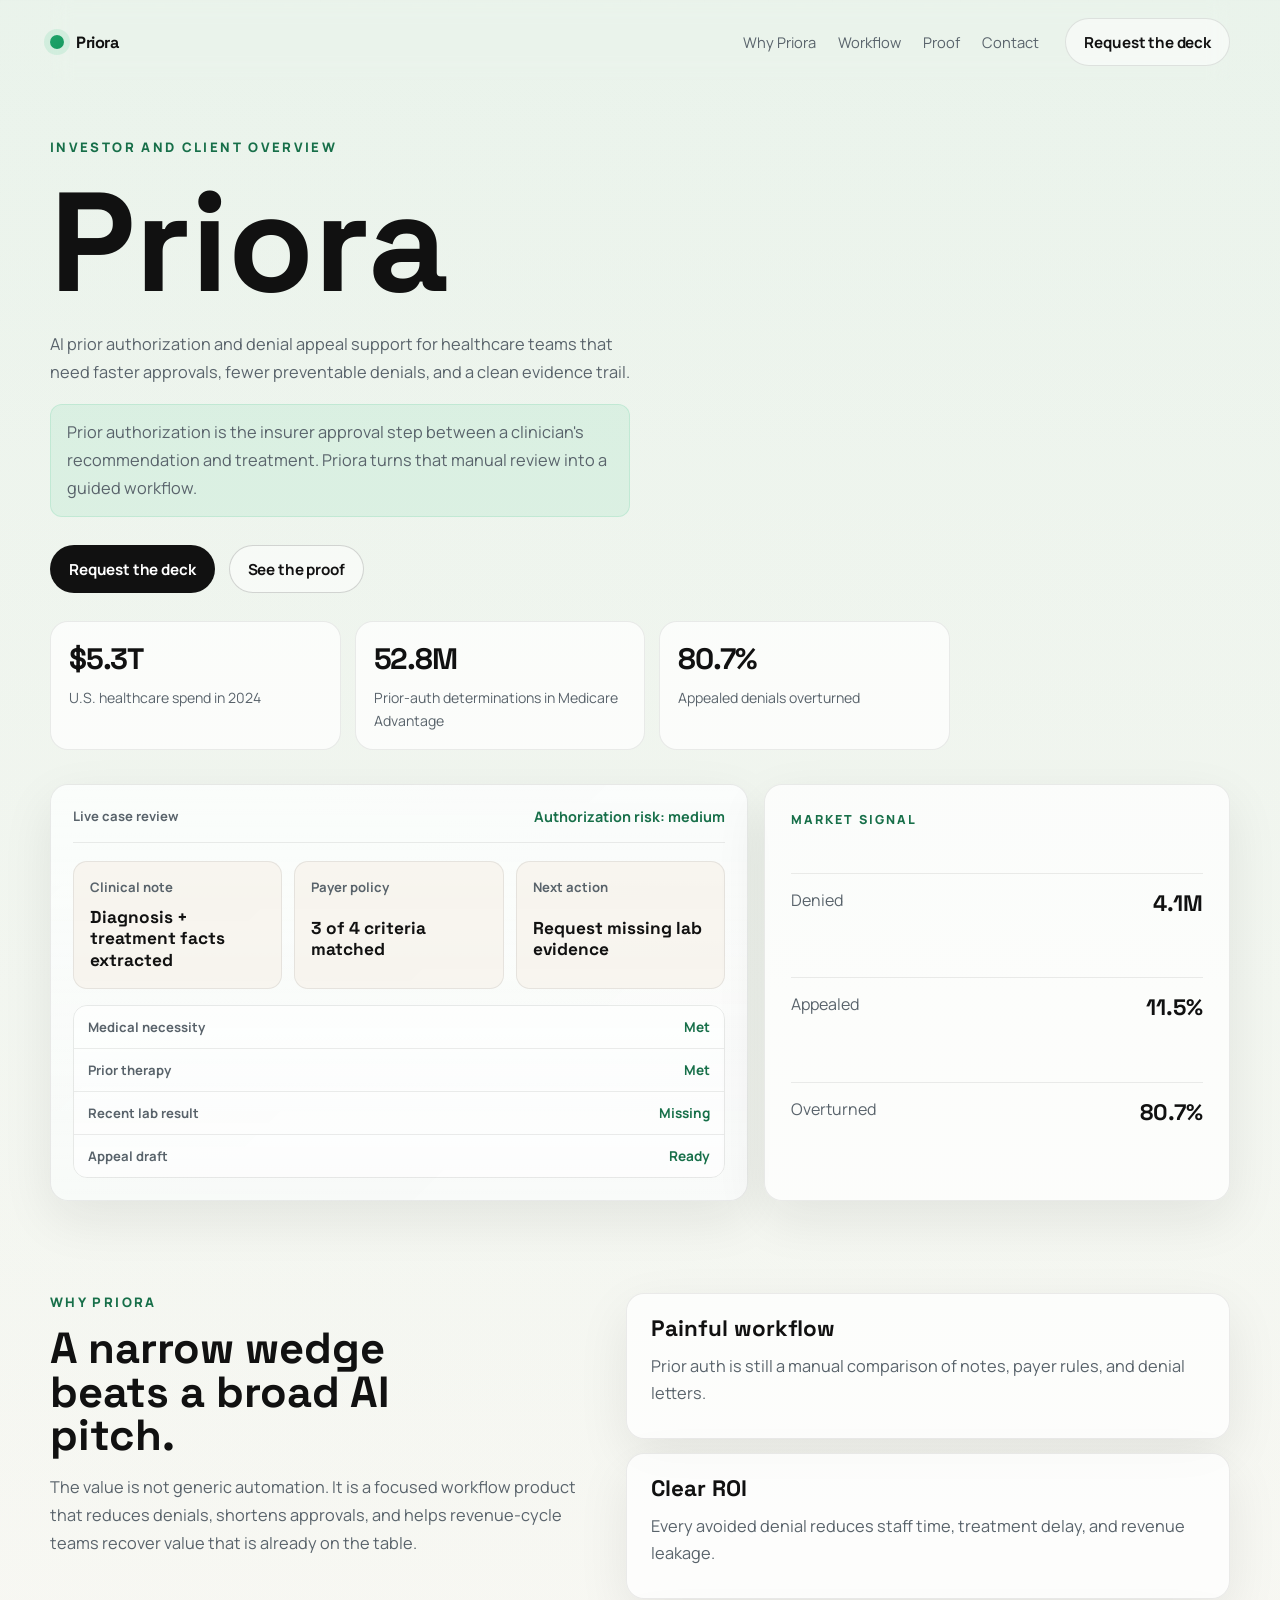
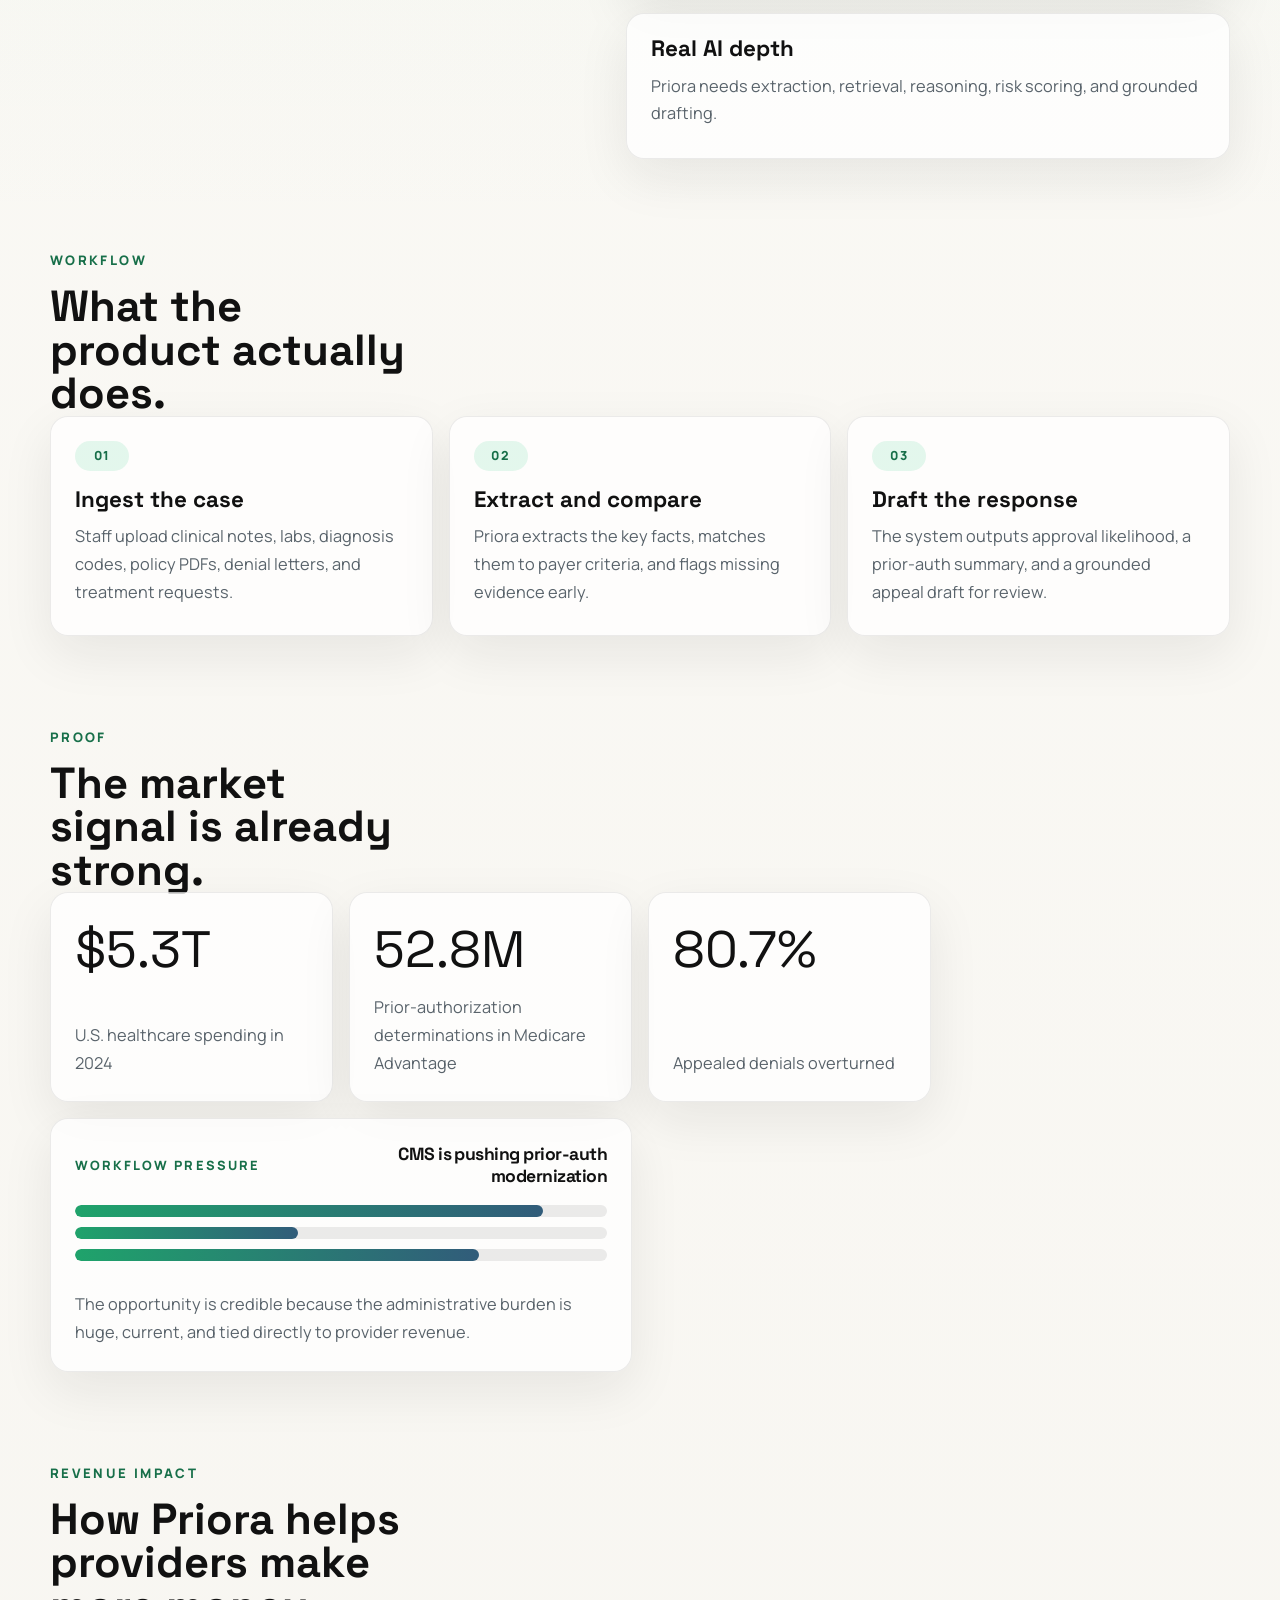
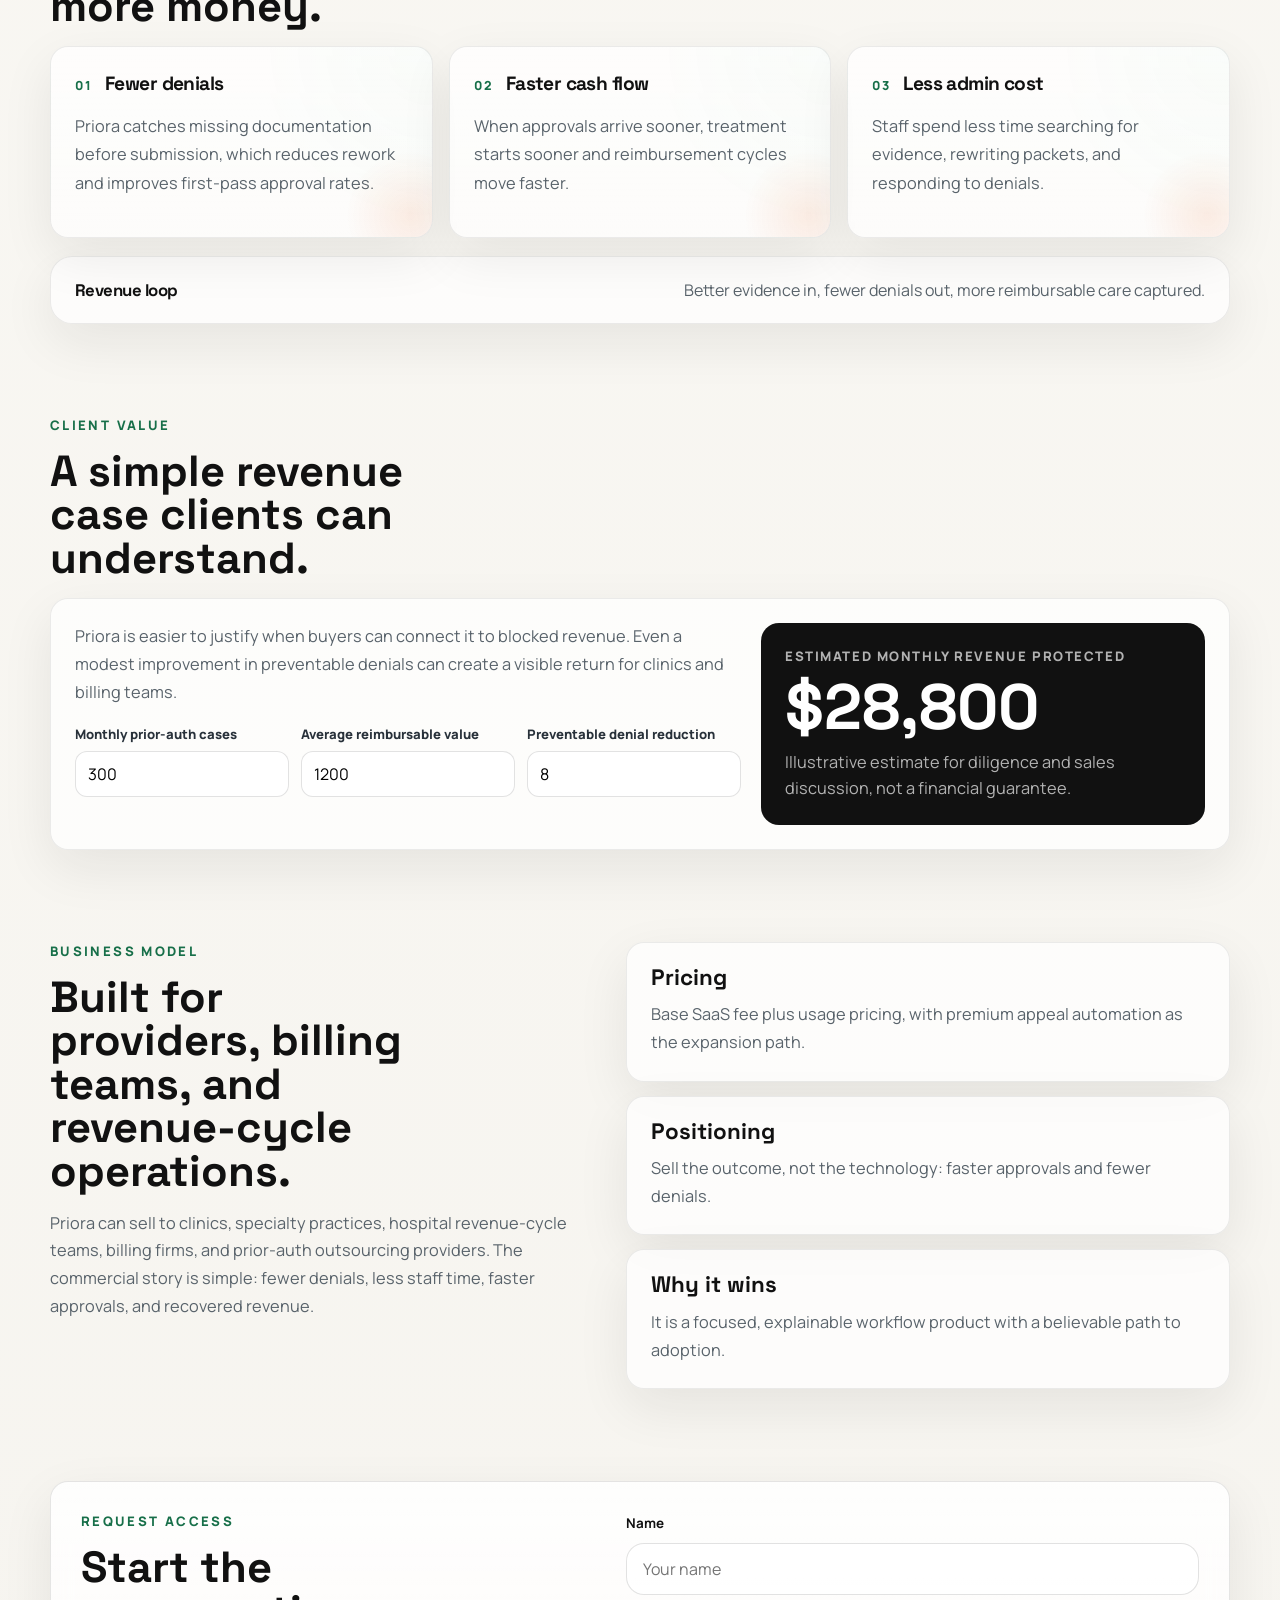
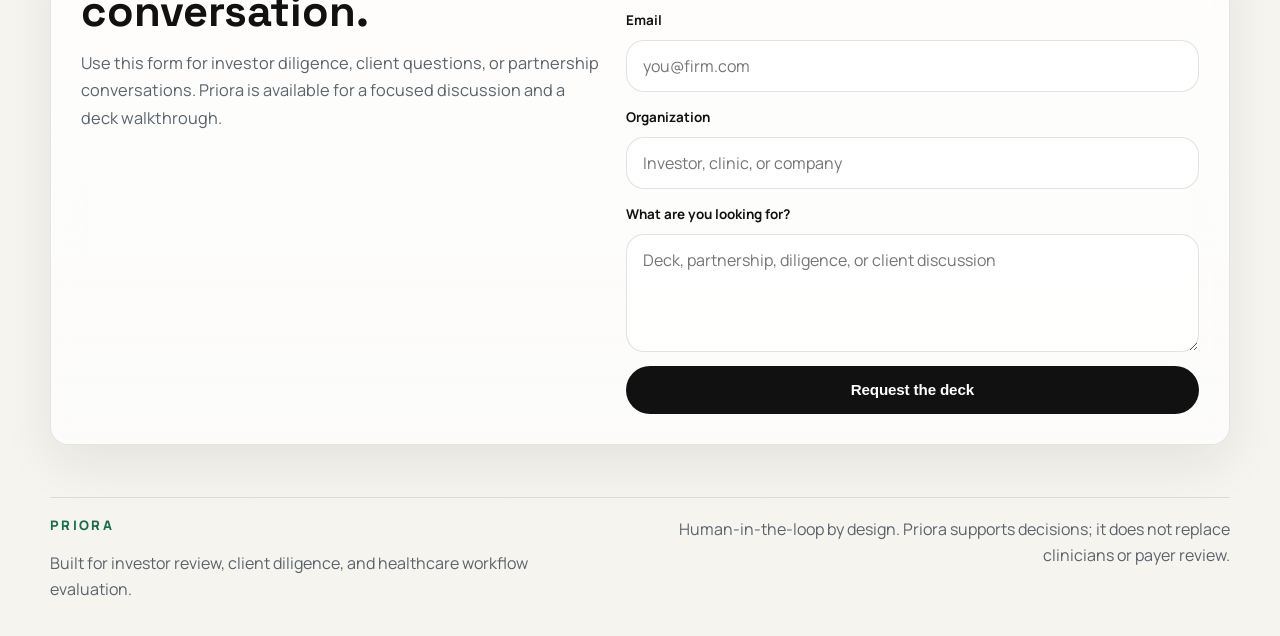
==== index.html @ 767b36da "Initial commit" ====
<!doctype html>
<html lang="en">
  <head>
    <meta charset="UTF-8" />
    <meta name="viewport" content="width=device-width, initial-scale=1.0" />
    <meta
      name="description"
      content="Priora is an AI prior authorization and denial appeal copilot built for healthcare providers, investors, and industry experts."
    />
    <meta name="theme-color" content="#f7f4ee" />
    <title>Priora | AI Prior Authorization Copilot</title>
    <link rel="preconnect" href="https://fonts.googleapis.com" />
    <link rel="preconnect" href="https://fonts.gstatic.com" crossorigin />
    <link
      href="https://fonts.googleapis.com/css2?family=Manrope:wght@400;500;600;700;800&family=Space+Grotesk:wght@500;600;700&display=swap"
      rel="stylesheet"
    />
    <link rel="stylesheet" href="./styles.css" />
    <script defer src="./main.js"></script>
  </head>
  <body>
    <div class="page-shell">
      <div class="bg-grid"></div>

      <header class="topbar">
        <a class="brand" href="#top" aria-label="Priora home">
          <span class="brand-mark"></span>
          <span>Priora</span>
        </a>
        <nav class="topnav" aria-label="Primary">
          <a href="#why">Why Priora</a>
          <a href="#workflow">Workflow</a>
          <a href="#proof">Proof</a>
          <a href="#contact">Contact</a>
        </nav>
        <a class="button button-ghost" href="#contact">Request the deck</a>
      </header>

      <main id="top">
        <section class="hero section" data-reveal>
          <div class="hero-copy">
            <div class="eyebrow">Investor and client overview</div>
            <h1>Priora</h1>
            <p class="lede">
              AI prior authorization and denial appeal support for healthcare teams that need faster
              approvals, fewer preventable denials, and a clean evidence trail.
            </p>
            <p class="hero-note">
              Prior authorization is the insurer approval step between a clinician's recommendation
              and treatment. Priora turns that manual review into a guided workflow.
            </p>
            <div class="hero-actions">
              <a class="button button-solid" href="#contact">Request the deck</a>
              <a class="button button-line" href="#proof">See the proof</a>
            </div>
            <div class="hero-metrics">
              <div class="metric-chip">
                <strong data-final="$5.3T">$5.3T</strong>
                <span>U.S. healthcare spend in 2024</span>
              </div>
              <div class="metric-chip">
                <strong data-final="52.8M">52.8M</strong>
                <span>Prior-auth determinations in Medicare Advantage</span>
              </div>
              <div class="metric-chip">
                <strong data-final="80.7%">80.7%</strong>
                <span>Appealed denials overturned</span>
              </div>
            </div>
          </div>

          <aside class="hero-panel" aria-label="Priora overview panel">
            <div class="case-board">
              <div class="board-top">
                <span>Live case review</span>
                <strong>Authorization risk: medium</strong>
              </div>
              <div class="case-flow">
                <div>
                  <span>Clinical note</span>
                  <strong>Diagnosis + treatment facts extracted</strong>
                </div>
                <div>
                  <span>Payer policy</span>
                  <strong>3 of 4 criteria matched</strong>
                </div>
                <div>
                  <span>Next action</span>
                  <strong>Request missing lab evidence</strong>
                </div>
              </div>
              <div class="evidence-table" aria-label="Evidence checklist">
                <div><span>Medical necessity</span><strong>Met</strong></div>
                <div><span>Prior therapy</span><strong>Met</strong></div>
                <div><span>Recent lab result</span><strong>Missing</strong></div>
                <div><span>Appeal draft</span><strong>Ready</strong></div>
              </div>
            </div>
            <div class="panel-card panel-card-secondary">
              <div class="panel-label">Market signal</div>
              <div class="signal-row">
                <span>Denied</span>
                <strong>4.1M</strong>
              </div>
              <div class="signal-row">
                <span>Appealed</span>
                <strong>11.5%</strong>
              </div>
              <div class="signal-row">
                <span>Overturned</span>
                <strong>80.7%</strong>
              </div>
            </div>
          </aside>
        </section>

        <section class="section intro section-split" id="why" data-reveal>
          <div>
            <div class="eyebrow">Why Priora</div>
            <h2>A narrow wedge beats a broad AI pitch.</h2>
            <p>
              The value is not generic automation. It is a focused workflow product that reduces denials,
              shortens approvals, and helps revenue-cycle teams recover value that is already on the table.
            </p>
          </div>
          <div class="card-stack">
            <article class="info-card">
              <h3>Painful workflow</h3>
              <p>Prior auth is still a manual comparison of notes, payer rules, and denial letters.</p>
            </article>
            <article class="info-card">
              <h3>Clear ROI</h3>
              <p>Every avoided denial reduces staff time, treatment delay, and revenue leakage.</p>
            </article>
            <article class="info-card">
              <h3>Real AI depth</h3>
              <p>Priora needs extraction, retrieval, reasoning, risk scoring, and grounded drafting.</p>
            </article>
          </div>
        </section>

        <section class="section" id="workflow" data-reveal>
          <div class="section-heading">
            <div class="eyebrow">Workflow</div>
            <h2>What the product actually does.</h2>
          </div>
          <div class="steps">
            <article class="step-card">
              <span class="step-index">01</span>
              <h3>Ingest the case</h3>
              <p>Staff upload clinical notes, labs, diagnosis codes, policy PDFs, denial letters, and treatment requests.</p>
            </article>
            <article class="step-card">
              <span class="step-index">02</span>
              <h3>Extract and compare</h3>
              <p>Priora extracts the key facts, matches them to payer criteria, and flags missing evidence early.</p>
            </article>
            <article class="step-card">
              <span class="step-index">03</span>
              <h3>Draft the response</h3>
              <p>The system outputs approval likelihood, a prior-auth summary, and a grounded appeal draft for review.</p>
            </article>
          </div>
        </section>

        <section class="section proof" id="proof" data-reveal>
          <div class="section-heading">
            <div class="eyebrow">Proof</div>
            <h2>The market signal is already strong.</h2>
          </div>

          <div class="proof-grid">
            <article class="stat-card">
              <span class="stat-number" data-final="$5.3T">$5.3T</span>
              <p>U.S. healthcare spending in 2024</p>
            </article>
            <article class="stat-card">
              <span class="stat-number" data-final="52.8M">52.8M</span>
              <p>Prior-authorization determinations in Medicare Advantage</p>
            </article>
            <article class="stat-card">
              <span class="stat-number" data-final="80.7%">80.7%</span>
              <p>Appealed denials overturned</p>
            </article>
            <article class="signal-card">
              <div class="signal-card-head">
                <span>Workflow pressure</span>
                <strong>CMS is pushing prior-auth modernization</strong>
              </div>
              <div class="progress-bars" aria-hidden="true">
                <div class="progress-bar">
                  <span style="width: 88%"></span>
                </div>
                <div class="progress-bar">
                  <span style="width: 42%"></span>
                </div>
                <div class="progress-bar">
                  <span style="width: 76%"></span>
                </div>
              </div>
              <p>
                The opportunity is credible because the administrative burden is huge, current, and tied
                directly to provider revenue.
              </p>
            </article>
          </div>
        </section>

        <section class="section roi-section" id="roi" data-reveal>
          <div class="section-heading">
            <div class="eyebrow">Revenue impact</div>
            <h2>How Priora helps providers make more money.</h2>
          </div>
          <div class="roi-grid">
            <article class="roi-card">
              <div class="roi-top">
                <span>01</span>
                <strong>Fewer denials</strong>
              </div>
              <p>
                Priora catches missing documentation before submission, which reduces rework and improves
                first-pass approval rates.
              </p>
            </article>
            <article class="roi-card">
              <div class="roi-top">
                <span>02</span>
                <strong>Faster cash flow</strong>
              </div>
              <p>
                When approvals arrive sooner, treatment starts sooner and reimbursement cycles move faster.
              </p>
            </article>
            <article class="roi-card">
              <div class="roi-top">
                <span>03</span>
                <strong>Less admin cost</strong>
              </div>
              <p>
                Staff spend less time searching for evidence, rewriting packets, and responding to denials.
              </p>
            </article>
          </div>
          <div class="roi-banner">
            <strong>Revenue loop</strong>
            <span>Better evidence in, fewer denials out, more reimbursable care captured.</span>
          </div>
        </section>

        <section class="section calculator-section" data-reveal>
          <div class="section-heading">
            <div class="eyebrow">Client value</div>
            <h2>A simple revenue case clients can understand.</h2>
          </div>
          <div class="calculator">
            <div class="calculator-copy">
              <p>
                Priora is easier to justify when buyers can connect it to blocked revenue. Even a modest
                improvement in preventable denials can create a visible return for clinics and billing teams.
              </p>
              <div class="calc-assumptions">
                <div>
                  <span>Monthly prior-auth cases</span>
                  <input type="number" min="10" step="10" value="300" data-calc-input="cases" />
                </div>
                <div>
                  <span>Average reimbursable value</span>
                  <input type="number" min="100" step="100" value="1200" data-calc-input="value" />
                </div>
                <div>
                  <span>Preventable denial reduction</span>
                  <input type="number" min="1" max="50" step="1" value="8" data-calc-input="reduction" />
                </div>
              </div>
            </div>
            <div class="calculator-result" aria-live="polite">
              <span>Estimated monthly revenue protected</span>
              <strong data-calc-output>$28,800</strong>
              <p>Illustrative estimate for diligence and sales discussion, not a financial guarantee.</p>
            </div>
          </div>
        </section>

        <section class="section section-split" id="business" data-reveal>
          <div>
            <div class="eyebrow">Business model</div>
            <h2>Built for providers, billing teams, and revenue-cycle operations.</h2>
            <p>
              Priora can sell to clinics, specialty practices, hospital revenue-cycle teams, billing firms,
              and prior-auth outsourcing providers. The commercial story is simple: fewer denials, less staff
              time, faster approvals, and recovered revenue.
            </p>
          </div>

          <div class="card-stack compact">
            <article class="info-card">
              <h3>Pricing</h3>
              <p>Base SaaS fee plus usage pricing, with premium appeal automation as the expansion path.</p>
            </article>
            <article class="info-card">
              <h3>Positioning</h3>
              <p>Sell the outcome, not the technology: faster approvals and fewer denials.</p>
            </article>
            <article class="info-card">
              <h3>Why it wins</h3>
              <p>It is a focused, explainable workflow product with a believable path to adoption.</p>
            </article>
          </div>
        </section>

        <section class="section cta" id="contact" data-reveal>
          <div class="cta-card">
            <div>
              <div class="eyebrow">Request access</div>
              <h2>Start the conversation.</h2>
              <p>
                Use this form for investor diligence, client questions, or partnership conversations.
                Priora is available for a focused discussion and a deck walkthrough.
              </p>
            </div>
            <form class="contact-form" name="priora-contact" method="POST" action="/thanks/" data-netlify="true" netlify-honeypot="bot-field">
              <input type="hidden" name="form-name" value="priora-contact" />
              <input type="hidden" name="submission_json" data-json-payload value="" />
              <p class="sr-only">
                <label>
                  Do not fill this out if you're human:
                  <input name="bot-field" />
                </label>
              </p>
              <label>
                <span>Name</span>
                <input type="text" name="name" placeholder="Your name" required />
              </label>
              <label>
                <span>Email</span>
                <input type="email" name="email" placeholder="you@firm.com" required />
              </label>
              <label>
                <span>Organization</span>
                <input type="text" name="organization" placeholder="Investor, clinic, or company" />
              </label>
              <label>
                <span>What are you looking for?</span>
                <textarea name="message" rows="4" placeholder="Deck, partnership, diligence, or client discussion"></textarea>
              </label>
              <button class="button button-solid button-full" type="submit">Request the deck</button>
            </form>
          </div>
        </section>

        <footer class="footer" data-reveal>
          <div>
            <div class="eyebrow">Priora</div>
            <p>Built for investor review, client diligence, and healthcare workflow evaluation.</p>
          </div>
          <p class="footer-note">
            Human-in-the-loop by design. Priora supports decisions; it does not replace clinicians or
            payer review.
          </p>
        </footer>
      </main>
    </div>
  </body>
</html>
---- styles.css ----
:root {
  color-scheme: light;
  --bg: #f6f4ef;
  --panel: rgba(255, 255, 255, 0.82);
  --panel-solid: #fffefa;
  --text: #111111;
  --muted: #59636b;
  --line: rgba(17, 17, 17, 0.1);
  --accent: #1fa36b;
  --accent-2: #315c7a;
  --accent-3: #c28a2c;
  --shadow: 0 18px 52px rgba(23, 27, 31, 0.08);
  --radius: 18px;
}

* {
  box-sizing: border-box;
}

*,
*::before,
*::after {
  min-width: 0;
}

html {
  scroll-behavior: smooth;
}

body {
  margin: 0;
  color: var(--text);
  background:
    linear-gradient(180deg, rgba(31, 163, 107, 0.08) 0%, rgba(246, 244, 239, 0) 34%),
    linear-gradient(180deg, #fbfaf6 0%, var(--bg) 100%);
  font-family: "Manrope", sans-serif;
  overflow-x: hidden;
}

a {
  color: inherit;
  text-decoration: none;
}

p,
h1,
h2,
h3,
span,
strong {
  overflow-wrap: break-word;
}

.page-shell {
  position: relative;
  overflow: clip;
}

.bg-grid {
  position: fixed;
  inset: 0;
  pointer-events: none;
  opacity: 0.22;
  background-image:
    linear-gradient(rgba(17, 17, 17, 0.04) 1px, transparent 1px),
    linear-gradient(90deg, rgba(17, 17, 17, 0.04) 1px, transparent 1px);
  background-size: 64px 64px;
  mask-image: linear-gradient(180deg, rgba(0, 0, 0, 0.45), transparent 80%);
}

.topbar,
.section {
  width: min(1180px, calc(100% - 40px));
  margin: 0 auto;
}

.topbar {
  position: sticky;
  top: 0;
  z-index: 20;
  display: flex;
  align-items: center;
  gap: 18px;
  padding: 18px 0 14px;
  backdrop-filter: blur(10px);
}

.brand {
  display: inline-flex;
  align-items: center;
  gap: 12px;
  font: 700 1.02rem "Space Grotesk", sans-serif;
  letter-spacing: -0.03em;
}

.brand-mark {
  width: 14px;
  height: 14px;
  border-radius: 99px;
  background: linear-gradient(135deg, var(--accent), #159a5f);
  box-shadow: 0 0 0 6px rgba(38, 193, 125, 0.12);
}

.topnav {
  display: flex;
  align-items: center;
  gap: 22px;
  margin-left: auto;
  margin-right: 8px;
  color: var(--muted);
  font-size: 0.92rem;
}

.topnav a {
  transition: color 0.2s ease;
}

.topnav a:hover {
  color: var(--text);
}

.section {
  padding: 46px 0;
}

.hero {
  display: grid;
  grid-template-columns: minmax(0, 1fr);
  gap: 24px;
  align-items: stretch;
  padding-top: 22px;
}

.cta-card {
  border: 1px solid var(--line);
  background: var(--panel);
  backdrop-filter: blur(14px);
  box-shadow: var(--shadow);
}

.hero-copy {
  padding: 36px 0 10px;
  max-width: 960px;
}

.eyebrow {
  margin-bottom: 16px;
  color: #176f49;
  font-size: 0.82rem;
  font-weight: 800;
  letter-spacing: 0.18em;
  text-transform: uppercase;
}

h1,
h2,
h3 {
  margin: 0;
  font-family: "Space Grotesk", sans-serif;
  line-height: 1;
}

h1 {
  font-size: clamp(4.4rem, 11vw, 9rem);
  letter-spacing: 0;
  max-width: 8ch;
}

h2 {
  font-size: clamp(2rem, 3.4vw, 3.2rem);
  letter-spacing: 0;
  max-width: 13ch;
}

h3 {
  letter-spacing: 0;
  font-size: 1.4rem;
}

.lede,
.section p,
.contact-form label span,
.signal-card p {
  color: var(--muted);
  font-size: 1.02rem;
  line-height: 1.7;
}

.lede {
  max-width: 58ch;
  margin: 18px 0 0;
  color: #28313a;
  font-size: 1.15rem;
  line-height: 1.65;
}

.hero-note {
  display: block;
  width: 100%;
  max-width: 58ch;
  margin: 18px 0 0;
  padding: 14px 16px;
  border-radius: 12px;
  background: rgba(38, 193, 125, 0.09);
  border: 1px solid rgba(38, 193, 125, 0.14);
  color: #234f3a;
  line-height: 1.6;
}

.sr-only {
  position: absolute;
  width: 1px;
  height: 1px;
  padding: 0;
  margin: -1px;
  overflow: hidden;
  clip: rect(0, 0, 0, 0);
  white-space: nowrap;
  border: 0;
}

.hero-actions {
  display: flex;
  flex-wrap: wrap;
  gap: 14px;
  margin-top: 28px;
}

.button {
  display: inline-flex;
  align-items: center;
  justify-content: center;
  min-height: 48px;
  padding: 0 18px;
  border-radius: 999px;
  border: 1px solid transparent;
  font-size: 0.95rem;
  font-weight: 700;
  letter-spacing: -0.01em;
  transition: transform 0.18s ease, border-color 0.18s ease, background 0.18s ease;
}

.button:hover {
  transform: translateY(-1px);
}

.button-solid {
  background: var(--text);
  color: #fff;
}

.button-line {
  background: rgba(255, 255, 255, 0.5);
  border-color: rgba(17, 17, 17, 0.16);
}

.button-ghost {
  background: rgba(255, 255, 255, 0.52);
  border-color: rgba(17, 17, 17, 0.1);
}

.button-full {
  width: 100%;
}

.hero-metrics {
  display: grid;
  grid-template-columns: repeat(3, minmax(0, 1fr));
  gap: 14px;
  margin-top: 28px;
  max-width: 900px;
}

.metric-chip,
.info-card,
.step-card,
.stat-card,
.signal-card,
.panel-card,
.cta-card,
.case-board,
.calculator,
.calculator-result {
  border-radius: var(--radius);
}

.metric-chip {
  padding: 18px;
  background: rgba(255, 255, 255, 0.72);
  border: 1px solid rgba(17, 17, 17, 0.08);
}

.metric-chip strong {
  display: block;
  margin-bottom: 8px;
  font-family: "Space Grotesk", sans-serif;
  font-size: 1.85rem;
  letter-spacing: -0.04em;
}

.metric-chip span {
  color: var(--muted);
  font-size: 0.88rem;
  line-height: 1.45;
}

.hero-panel {
  display: grid;
  grid-template-columns: 1.2fr 0.8fr;
  gap: 16px;
  align-items: stretch;
}

.panel-card {
  position: relative;
  overflow: hidden;
  padding: 26px;
  background: rgba(255, 255, 255, 0.72);
  border: 1px solid rgba(17, 17, 17, 0.08);
}

.panel-label {
  font-size: 0.78rem;
  font-weight: 800;
  letter-spacing: 0.16em;
  text-transform: uppercase;
  color: #176f49;
}

.case-board {
  padding: 22px;
  border: 1px solid rgba(17, 17, 17, 0.08);
  background:
    linear-gradient(180deg, rgba(255, 255, 255, 0.86), rgba(255, 255, 255, 0.72)),
    linear-gradient(135deg, rgba(31, 163, 107, 0.08), rgba(49, 92, 122, 0.06));
  box-shadow: var(--shadow);
}

.board-top {
  display: flex;
  justify-content: space-between;
  gap: 12px;
  padding-bottom: 16px;
  border-bottom: 1px solid rgba(17, 17, 17, 0.08);
}

.board-top span,
.case-flow span,
.evidence-table span {
  color: var(--muted);
  font-size: 0.82rem;
  font-weight: 700;
}

.board-top strong {
  color: #176f49;
  font-size: 0.9rem;
}

.case-flow {
  display: grid;
  grid-template-columns: repeat(3, minmax(0, 1fr));
  gap: 12px;
  margin-top: 18px;
}

.case-flow div {
  display: grid;
  gap: 10px;
  min-height: 128px;
  padding: 16px;
  border-radius: 14px;
  background: rgba(247, 243, 235, 0.78);
  border: 1px solid rgba(17, 17, 17, 0.08);
}

.case-flow strong,
.signal-row strong,
.stat-number {
  font-family: "Space Grotesk", sans-serif;
  letter-spacing: 0;
}

.case-flow strong {
  font-size: 1.08rem;
  line-height: 1.25;
}

.evidence-table {
  display: grid;
  margin-top: 16px;
  border: 1px solid rgba(17, 17, 17, 0.08);
  border-radius: 14px;
  overflow: hidden;
}

.evidence-table div {
  display: flex;
  justify-content: space-between;
  gap: 16px;
  padding: 12px 14px;
  background: rgba(255, 255, 255, 0.56);
  border-top: 1px solid rgba(17, 17, 17, 0.08);
}

.evidence-table div:first-child {
  border-top: 0;
}

.evidence-table strong {
  font-size: 0.85rem;
  color: #176f49;
}

.panel-card-secondary {
  display: grid;
  gap: 12px;
  box-shadow: var(--shadow);
}

.signal-row {
  display: flex;
  justify-content: space-between;
  padding: 15px 0;
  border-top: 1px solid rgba(17, 17, 17, 0.08);
}

.signal-row:first-of-type {
  border-top: 0;
}

.signal-row span {
  color: var(--muted);
}

.signal-row strong {
  font-size: 1.4rem;
}

.section-split {
  display: grid;
  grid-template-columns: 0.95fr 1.05fr;
  gap: 30px;
  align-items: start;
}

.card-stack {
  display: grid;
  gap: 14px;
}

.card-stack.compact .info-card {
  min-height: 120px;
}

.info-card,
.step-card,
.stat-card,
.signal-card {
  background: rgba(255, 255, 255, 0.72);
  border: 1px solid rgba(17, 17, 17, 0.08);
  padding: 24px;
  box-shadow: var(--shadow);
}

.info-card {
  min-height: 146px;
}

.info-card p,
.step-card p,
.stat-card p,
.signal-card p {
  margin: 12px 0 0;
}

.steps {
  display: grid;
  grid-template-columns: repeat(3, minmax(0, 1fr));
  gap: 16px;
}

.step-card {
  position: relative;
  min-height: 220px;
}

.step-card::before {
  content: none;
}

.step-index {
  display: inline-flex;
  align-items: center;
  justify-content: center;
  min-width: 54px;
  height: 30px;
  padding: 0 14px;
  border-radius: 999px;
  background: rgba(38, 193, 125, 0.12);
  color: #176f49;
  font-size: 0.78rem;
  font-weight: 800;
  letter-spacing: 0.12em;
}

.step-card h3 {
  margin-top: 18px;
}

.proof-grid {
  display: grid;
  grid-template-columns: repeat(4, minmax(0, 1fr));
  gap: 16px;
}

.roi-section {
  display: grid;
  gap: 18px;
}

.roi-grid {
  display: grid;
  grid-template-columns: repeat(3, minmax(0, 1fr));
  gap: 16px;
}

.roi-card {
  position: relative;
  overflow: hidden;
  min-height: 180px;
  padding: 24px;
  border-radius: var(--radius);
  border: 1px solid rgba(17, 17, 17, 0.08);
  background:
    linear-gradient(180deg, rgba(255, 255, 255, 0.78), rgba(255, 255, 255, 0.66)),
    radial-gradient(circle at top right, rgba(38, 193, 125, 0.1), transparent 42%);
  box-shadow: var(--shadow);
}

.roi-card::after {
  content: "";
  position: absolute;
  inset: auto -48px -48px auto;
  width: 140px;
  height: 140px;
  border-radius: 999px;
  background: radial-gradient(circle, rgba(239, 138, 90, 0.15), transparent 65%);
}

.roi-top {
  display: flex;
  align-items: baseline;
  gap: 12px;
}

.roi-top span {
  color: #176f49;
  font-size: 0.78rem;
  font-weight: 800;
  letter-spacing: 0.16em;
}

.roi-top strong {
  font-family: "Space Grotesk", sans-serif;
  font-size: 1.2rem;
  letter-spacing: -0.03em;
}

.roi-card p {
  margin-top: 16px;
  color: var(--muted);
  line-height: 1.72;
}

.roi-banner {
  display: flex;
  flex-wrap: wrap;
  gap: 12px;
  justify-content: space-between;
  align-items: center;
  padding: 22px 24px;
  border-radius: 22px;
  border: 1px solid rgba(17, 17, 17, 0.08);
  background: rgba(255, 255, 255, 0.68);
  box-shadow: var(--shadow);
}

.roi-banner strong {
  font-family: "Space Grotesk", sans-serif;
  font-size: 1.05rem;
  letter-spacing: -0.03em;
}

.roi-banner span {
  color: var(--muted);
}

.stat-card {
  display: flex;
  flex-direction: column;
  justify-content: space-between;
  min-height: 176px;
}

.stat-number {
  font-size: clamp(2rem, 4vw, 3.4rem);
}

.signal-card {
  grid-column: span 2;
  display: grid;
  gap: 18px;
}

.signal-card-head {
  display: flex;
  flex-wrap: wrap;
  justify-content: space-between;
  gap: 12px;
  align-items: center;
}

.signal-card-head span {
  font-size: 0.8rem;
  font-weight: 800;
  letter-spacing: 0.16em;
  text-transform: uppercase;
  color: #176f49;
}

.signal-card-head strong {
  max-width: 22ch;
  font-family: "Space Grotesk", sans-serif;
  font-size: 1.1rem;
  letter-spacing: -0.03em;
  text-align: right;
}

.progress-bars {
  display: grid;
  gap: 10px;
}

.progress-bar {
  height: 12px;
  border-radius: 999px;
  overflow: hidden;
  background: rgba(17, 17, 17, 0.08);
}

.progress-bar span {
  display: block;
  height: 100%;
  border-radius: inherit;
  background: linear-gradient(90deg, var(--accent), var(--accent-2));
}

.calculator-section {
  display: grid;
  gap: 18px;
}

.calculator {
  display: grid;
  grid-template-columns: minmax(0, 1.2fr) minmax(280px, 0.8fr);
  gap: 20px;
  padding: 24px;
  border: 1px solid rgba(17, 17, 17, 0.08);
  background: rgba(255, 255, 255, 0.72);
  box-shadow: var(--shadow);
}

.calculator-copy p {
  margin: 0;
  color: var(--muted);
  line-height: 1.7;
}

.calc-assumptions {
  display: grid;
  grid-template-columns: repeat(3, minmax(0, 1fr));
  gap: 12px;
  margin-top: 18px;
}

.calc-assumptions div {
  display: grid;
  gap: 8px;
}

.calc-assumptions span {
  color: #28313a;
  font-size: 0.82rem;
  font-weight: 800;
}

.calc-assumptions input {
  width: 100%;
  min-height: 46px;
  padding: 10px 12px;
  border: 1px solid rgba(17, 17, 17, 0.12);
  border-radius: 12px;
  background: rgba(255, 255, 255, 0.82);
  font: inherit;
}

.calculator-result {
  display: grid;
  align-content: center;
  gap: 12px;
  padding: 24px;
  background: #111111;
  color: #ffffff;
}

.calculator-result span {
  color: rgba(255, 255, 255, 0.68);
  font-size: 0.82rem;
  font-weight: 800;
  letter-spacing: 0.12em;
  text-transform: uppercase;
}

.calculator-result strong {
  font-family: "Space Grotesk", sans-serif;
  font-size: clamp(2.4rem, 5vw, 4.5rem);
  font-weight: 700;
  letter-spacing: 0;
  line-height: 0.95;
}

.calculator-result p {
  margin: 0;
  color: rgba(255, 255, 255, 0.68);
  line-height: 1.55;
}

.cta-card {
  display: grid;
  grid-template-columns: 0.95fr 1.05fr;
  gap: 26px;
  padding: 30px;
  background: linear-gradient(180deg, rgba(255, 255, 255, 0.84), rgba(255, 255, 255, 0.68));
}

.footer {
  width: min(1180px, calc(100% - 40px));
  margin: 6px auto 34px;
  padding-top: 18px;
  border-top: 1px solid rgba(17, 17, 17, 0.1);
  display: flex;
  align-items: flex-start;
  justify-content: space-between;
  gap: 18px;
}

.footer p {
  margin: 0;
  max-width: 60ch;
  color: var(--muted);
  line-height: 1.65;
}

.footer-note {
  text-align: right;
}

.contact-form {
  display: grid;
  gap: 14px;
}

.contact-form label {
  display: grid;
  gap: 8px;
}

.contact-form label span {
  color: var(--text);
  font-size: 0.84rem;
  font-weight: 700;
}

.contact-form input,
.contact-form textarea {
  width: 100%;
  padding: 14px 16px;
  border-radius: 18px;
  border: 1px solid rgba(17, 17, 17, 0.12);
  background: rgba(255, 255, 255, 0.78);
  color: var(--text);
  font: inherit;
  outline: none;
  transition: border-color 0.16s ease, box-shadow 0.16s ease;
}

.contact-form input:focus,
.contact-form textarea:focus {
  border-color: rgba(38, 193, 125, 0.7);
  box-shadow: 0 0 0 4px rgba(38, 193, 125, 0.12);
}

.contact-form textarea {
  resize: vertical;
  min-height: 118px;
}

[data-reveal] {
  opacity: 1;
  transform: none;
}

[data-reveal].is-visible {
  opacity: 1;
  transform: translateY(0);
}

@media (max-width: 1080px) {
  .section-split,
  .cta-card,
  .hero-panel,
  .calculator {
    grid-template-columns: 1fr;
  }

  .proof-grid,
  .roi-grid {
    grid-template-columns: repeat(2, minmax(0, 1fr));
  }

  .signal-card {
    grid-column: span 2;
  }
}

@media (max-width: 780px) {
  .topbar,
  .section,
  .footer {
    width: calc(100% - 32px);
    max-width: 358px;
    margin-left: 16px;
    margin-right: auto;
  }

  .topbar {
    flex-wrap: wrap;
    justify-content: space-between;
    gap: 12px;
  }

  .topbar > .button {
    display: none;
  }

  .topnav {
    order: 3;
    width: 100%;
    overflow-x: auto;
    padding-bottom: 4px;
    margin: 0;
    gap: 18px;
    font-size: 0.88rem;
  }

  h1 {
    font-size: clamp(3.5rem, 18vw, 5rem);
  }

  h2 {
    max-width: 10ch;
  }

  .cta-card {
    padding: 24px;
  }

  .hero-copy {
    padding-top: 22px;
  }

  .hero-metrics,
  .steps,
  .proof-grid,
  .roi-grid,
  .case-flow,
  .calc-assumptions {
    grid-template-columns: 1fr;
  }

  .board-top,
  .evidence-table div,
  .roi-banner,
  .signal-card-head,
  .signal-row {
    align-items: flex-start;
    flex-direction: column;
  }

  .signal-card-head strong {
    max-width: none;
    text-align: left;
  }

  .case-board,
  .panel-card,
  .info-card,
  .step-card,
  .stat-card,
  .signal-card,
  .roi-card,
  .calculator,
  .calculator-result {
    padding: 20px;
  }

  .signal-card {
    grid-column: span 1;
  }

  .footer {
    flex-direction: column;
  }

  .footer-note {
    text-align: left;
  }
}
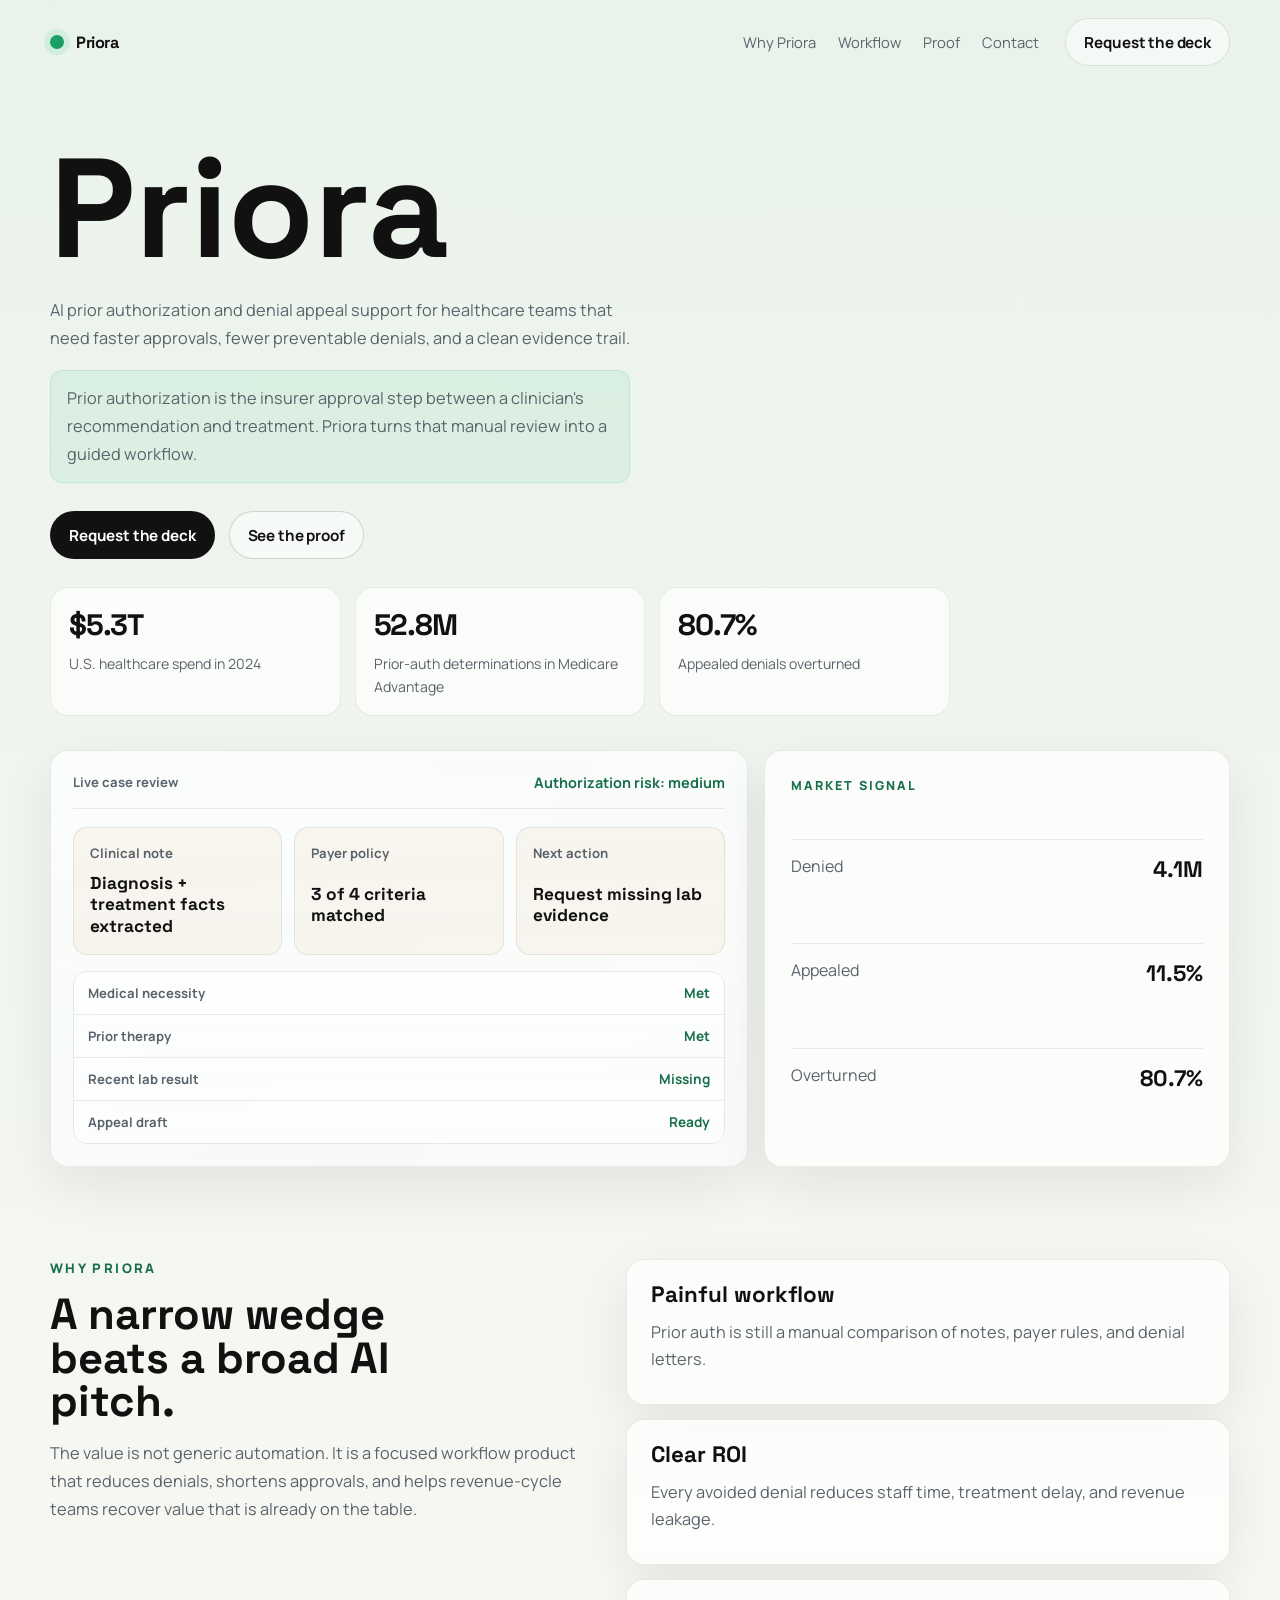
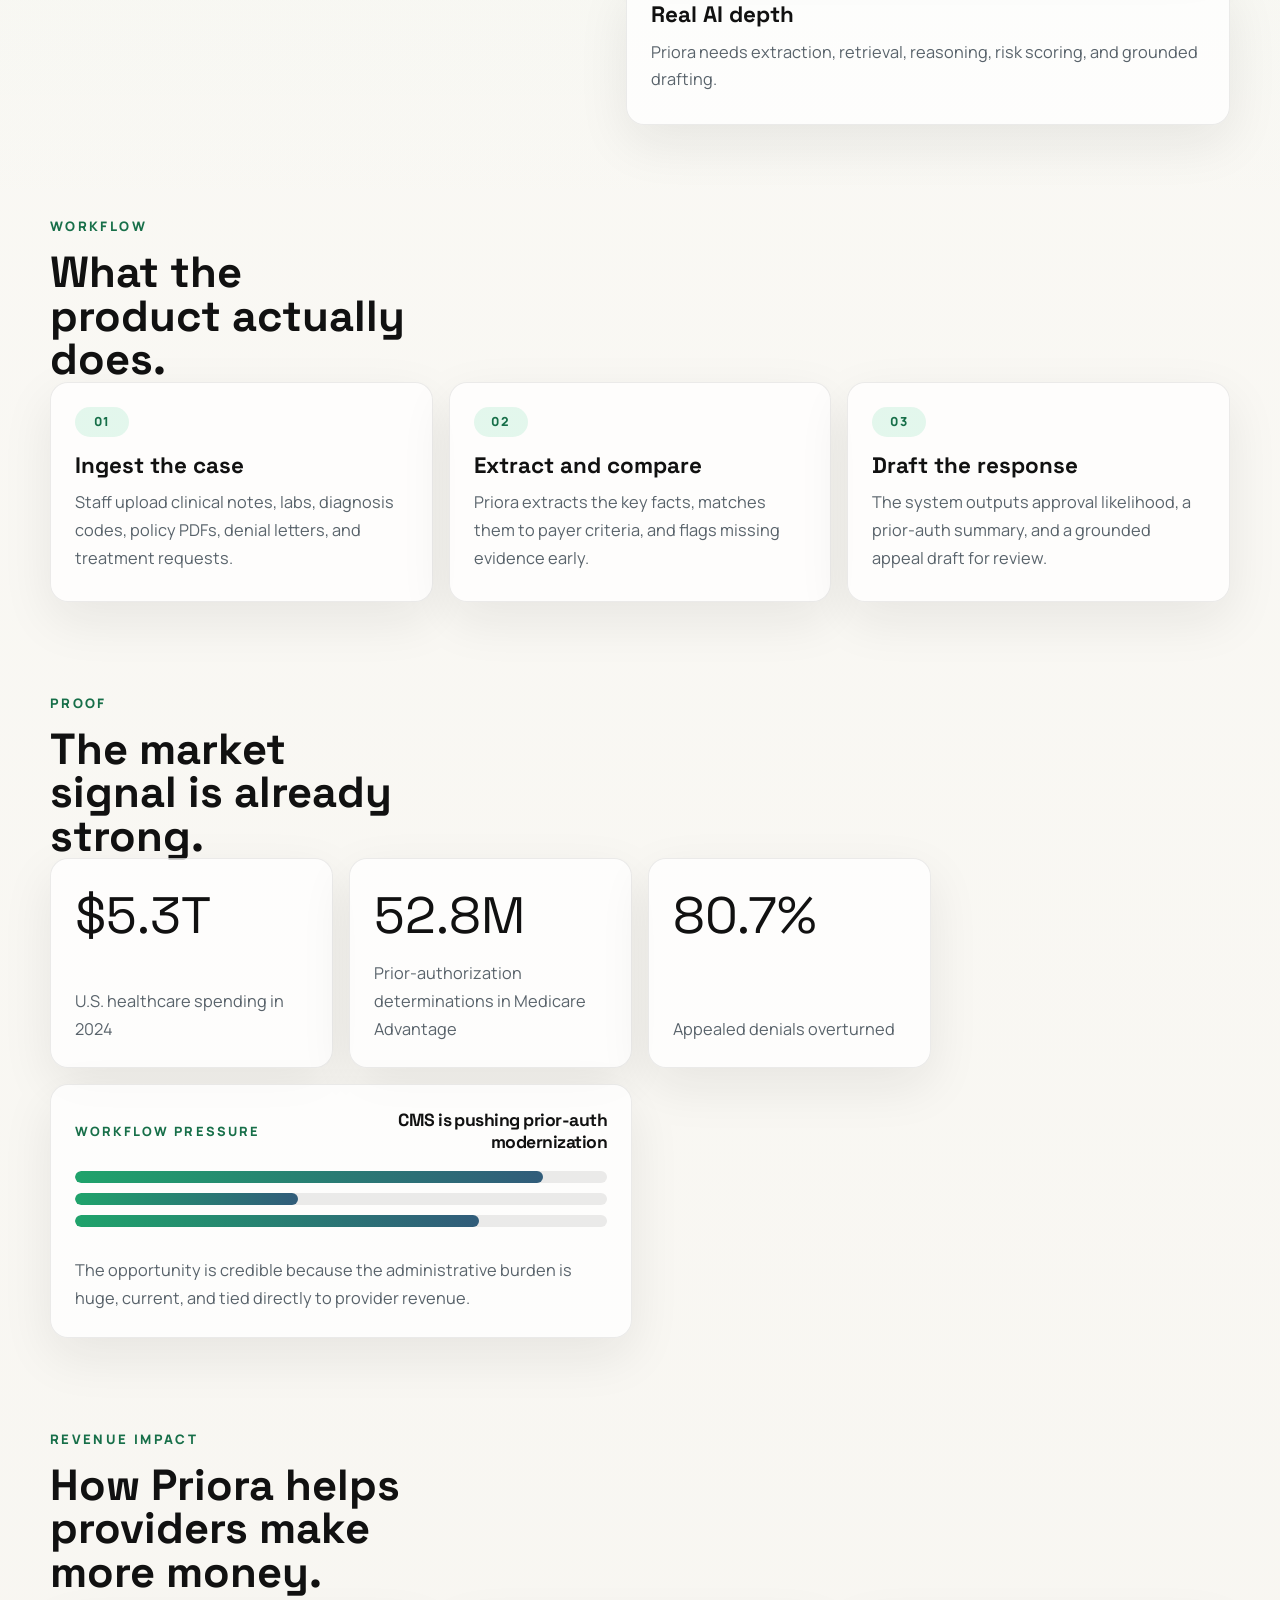
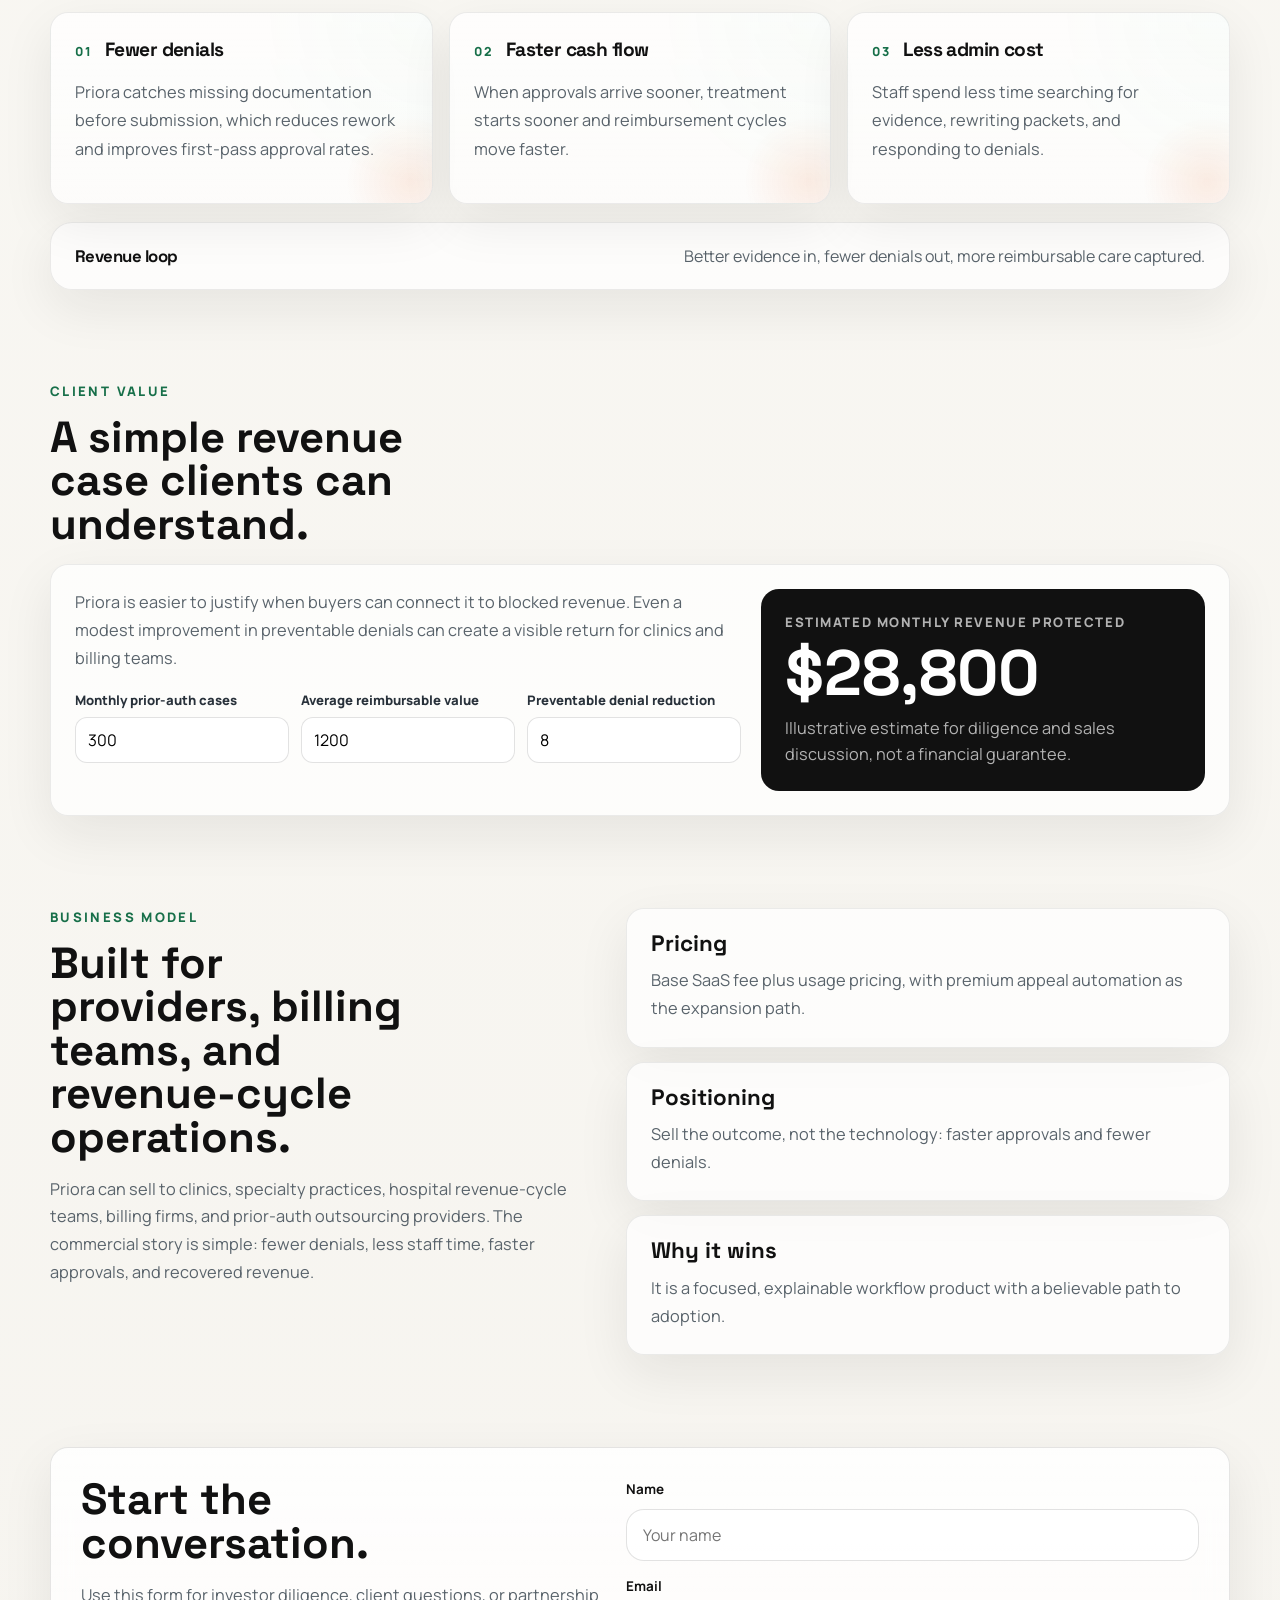
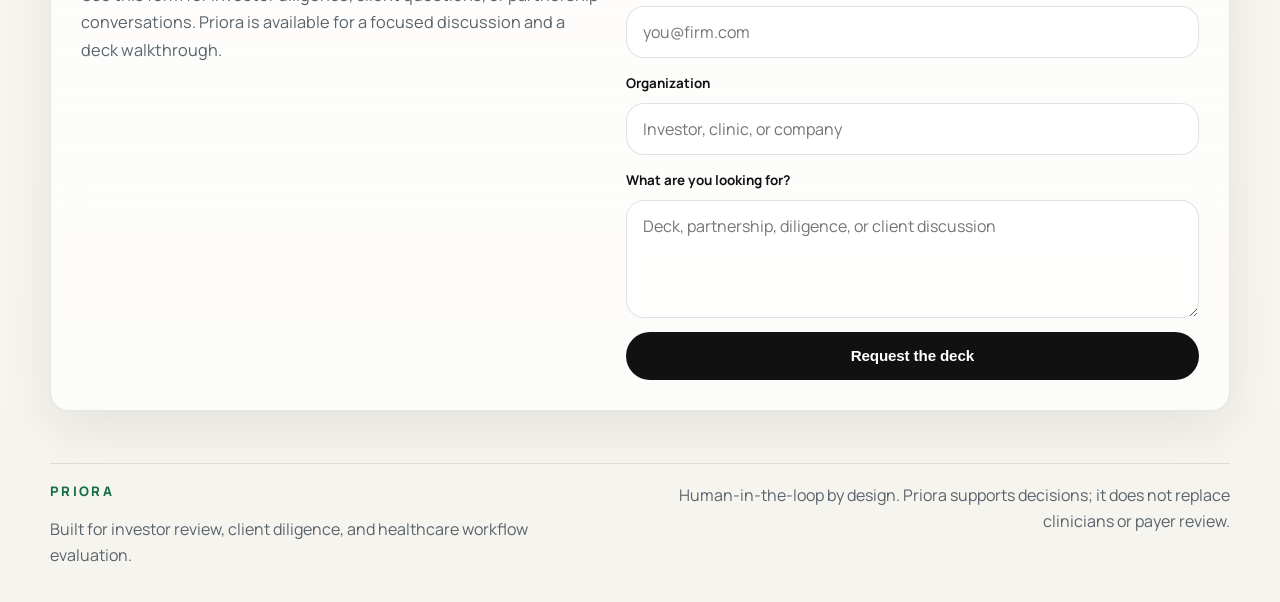
==== commit b5f158a5: "COnnected the vercel form for responces" ====
--- a/index.html
+++ b/index.html
@@ -39,7 +39,6 @@
       <main id="top">
         <section class="hero section" data-reveal>
           <div class="hero-copy">
-            <div class="eyebrow">Investor and client overview</div>
             <h1>Priora</h1>
             <p class="lede">
               AI prior authorization and denial appeal support for healthcare teams that need faster
@@ -311,22 +310,17 @@
         <section class="section cta" id="contact" data-reveal>
           <div class="cta-card">
             <div>
-              <div class="eyebrow">Request access</div>
               <h2>Start the conversation.</h2>
               <p>
                 Use this form for investor diligence, client questions, or partnership conversations.
                 Priora is available for a focused discussion and a deck walkthrough.
               </p>
             </div>
-            <form class="contact-form" name="priora-contact" method="POST" action="/thanks/" data-netlify="true" netlify-honeypot="bot-field">
-              <input type="hidden" name="form-name" value="priora-contact" />
-              <input type="hidden" name="submission_json" data-json-payload value="" />
-              <p class="sr-only">
-                <label>
-                  Do not fill this out if you're human:
-                  <input name="bot-field" />
-                </label>
-              </p>
+            <form class="contact-form" method="POST" action="https://formsubmit.co/epochesofficial@gmail.com">
+              <input type="hidden" name="_subject" value="New Priora request" />
+              <input type="hidden" name="_template" value="table" />
+              <input type="hidden" name="_next" value="https://prioraai.vercel.app/thanks/" />
+              <input type="hidden" name="_captcha" value="false" />
               <label>
                 <span>Name</span>
                 <input type="text" name="name" placeholder="Your name" required />
